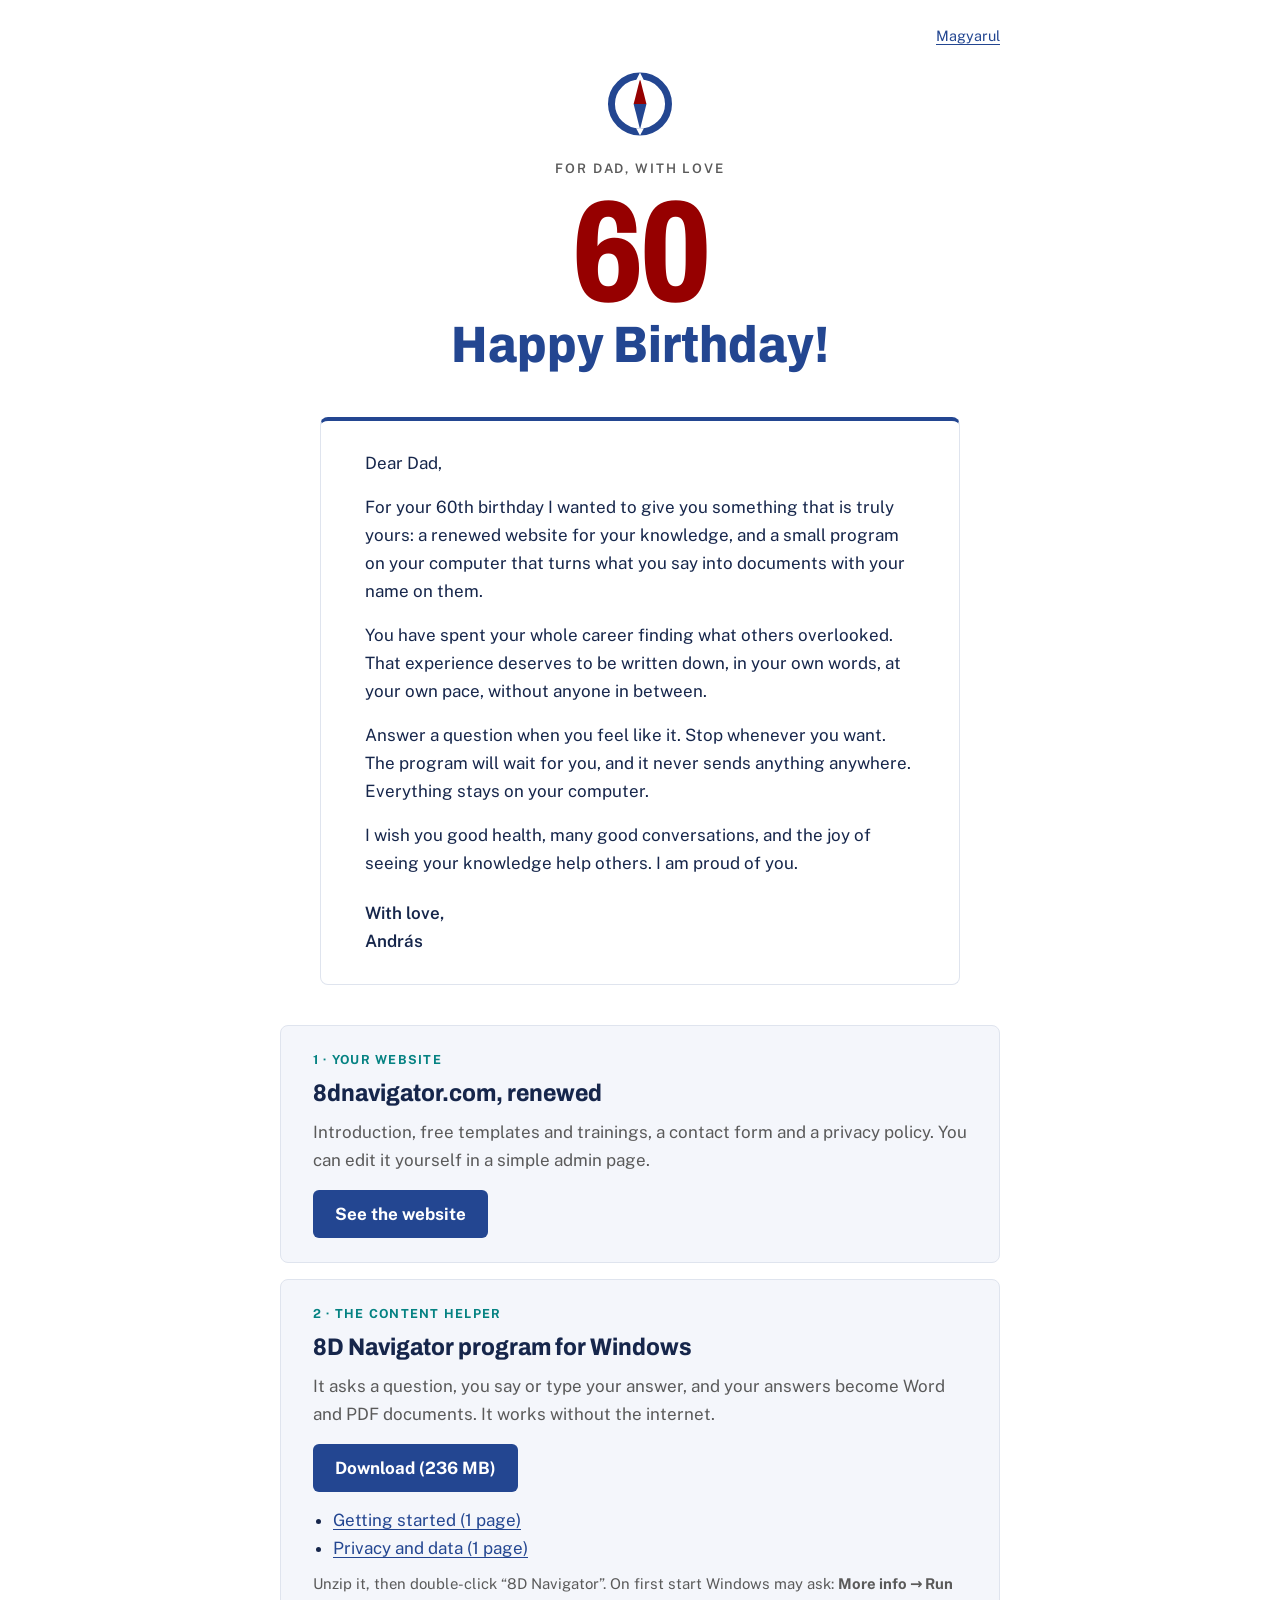
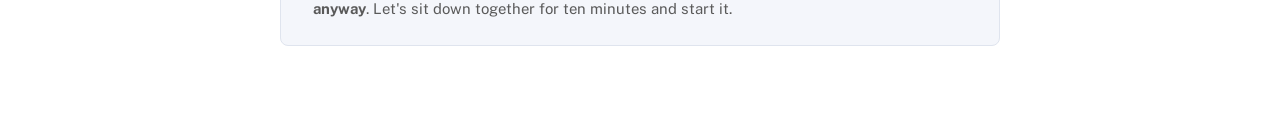
==== en.html @ 0abd72de "Születésnapi köszöntő, weboldal-előnézet és forrás Co-Authored-By: Claude Opus 5.5 <noreply@anthropi" ====
<!doctype html>
<html lang="en">
<head>
<meta charset="utf-8">
<meta name="viewport" content="width=device-width, initial-scale=1, viewport-fit=cover">
<title>Happy 60th Birthday, Dad!</title>
<meta name="robots" content="noindex, nofollow">
<meta name="description" content="A birthday greeting: the 8D Navigator website and the content helper program.">
<meta name="theme-color" content="#ffffff">
<link rel="icon" href="weboldal/assets/favicon.svg" type="image/svg+xml">
<link rel="stylesheet" href="koszonto.css">
</head>
<body>
<main class="wrap">
  <p class="lang"><a href="index.html" lang="hu">Magyarul</a></p>

  <header class="head">
    <svg class="mark" viewBox="0 0 232.29 228.79" aria-hidden="true"><ellipse cx="116.14" cy="114.41" rx="103.51" ry="101.73" fill="none" stroke="#234691" stroke-width="25.27"/><polygon points="93.09,114.56 116.33,23.06 139.58,114.56" fill="#960000"/><polygon points="93.04,114.49 139.52,114.49 116.28,205.98" fill="#234691"/><polygon points="101.97,28.02 116.14,0 130.32,28.02" fill="#fff"/><polygon points="101.99,202.24 130.29,202.24 116.14,228.79" fill="#fff"/></svg>
    <p class="for">For Dad, with love</p>
    <h1><span class="sixty">60</span> Happy Birthday!</h1>
  </header>

  <article class="letter">
    <p>Dear Dad,</p>
    <p>For your 60th birthday I wanted to give you something that is truly yours: a renewed website for your knowledge, and a small program on your computer that turns what you say into documents with your name on them.</p>
    <p>You have spent your whole career finding what others overlooked. That experience deserves to be written down, in your own words, at your own pace, without anyone in between.</p>
    <p>Answer a question when you feel like it. Stop whenever you want. The program will wait for you, and it never sends anything anywhere. Everything stays on your computer.</p>
    <p>I wish you good health, many good conversations, and the joy of seeing your knowledge help others. I am proud of you.</p>
    <p class="sign">With love,<br>András</p>
  </article>

  <section class="gifts" aria-label="The gift">
    <article class="gift">
      <span class="kicker">1 · Your website</span>
      <h2>8dnavigator.com, renewed</h2>
      <p>Introduction, free templates and trainings, a contact form and a privacy policy. You can edit it yourself in a simple admin page.</p>
      <a class="btn" href="weboldal/index.html">See the website</a>
    </article>
    <article class="gift">
      <span class="kicker">2 · The content helper</span>
      <h2>8D Navigator program for Windows</h2>
      <p>It asks a question, you say or type your answer, and your answers become Word and PDF documents. It works without the internet.</p>
      <a class="btn" href="https://github.com/DevYou-hu/8dnavigator/releases/download/v1.0.1/8D-Navigator-1.0.1-Windows.zip">Download (236 MB)</a>
      <ul class="files">
        <li><a href="letoltes/Getting-started.pdf">Getting started (1 page)</a></li>
        <li><a href="letoltes/Privacy-and-data.pdf">Privacy and data (1 page)</a></li>
      </ul>
      <p class="note">Unzip it, then double-click “8D Navigator”. On first start Windows may ask: <b>More info → Run anyway</b>. Let's sit down together for ten minutes and start it.</p>
    </article>
  </section>
</main>
</body>
</html>
---- koszonto.css ----
/* Birthday greeting: the website's own brand colours (navy, red, teal) on white. */
@font-face { font-family: "Archivo"; font-weight: 500 800; font-stretch: 62% 125%; font-display: swap; src: url("weboldal/assets/fonts/archivo-latin-ext.woff2") format("woff2"); unicode-range: U+0100-02BA, U+1E00-1EFF; }
@font-face { font-family: "Archivo"; font-weight: 500 800; font-stretch: 62% 125%; font-display: swap; src: url("weboldal/assets/fonts/archivo-latin.woff2") format("woff2"); unicode-range: U+0000-00FF, U+2000-206F; }
@font-face { font-family: "Public Sans"; font-weight: 400 700; font-display: swap; src: url("weboldal/assets/fonts/publicsans-latin-ext.woff2") format("woff2"); unicode-range: U+0100-02BA, U+1E00-1EFF; }
@font-face { font-family: "Public Sans"; font-weight: 400 700; font-display: swap; src: url("weboldal/assets/fonts/publicsans-latin.woff2") format("woff2"); unicode-range: U+0000-00FF, U+2000-206F; }

:root {
  --navy: #234691; --red: #960000; --teal: #058282;
  --ink: #16264b; --muted: #5a5a5a; --line: #dfe4ee; --band: #f4f6fb; --bg: #ffffff;
  color-scheme: light;
}
* { box-sizing: border-box; }
body { margin: 0; background: var(--bg); color: var(--ink); font: 400 1.0625rem/1.65 "Public Sans", system-ui, "Segoe UI", sans-serif; -webkit-font-smoothing: antialiased; }
a { color: var(--navy); text-underline-offset: 3px; }
:focus-visible { outline: 3px solid var(--red); outline-offset: 3px; }
.wrap { max-width: 760px; margin: 0 auto; padding: 24px max(20px, env(safe-area-inset-right, 0px)) 72px max(20px, env(safe-area-inset-left, 0px)); }
.lang { text-align: right; margin: 0; font-size: .9rem; }

.head { text-align: center; padding: 24px 0 8px; }
.mark { width: 64px; height: 64px; }
.for { margin: 14px 0 0; color: var(--muted); letter-spacing: .14em; text-transform: uppercase; font-size: .82rem; font-weight: 600; }
h1 { margin: 10px 0 0; font-family: "Archivo", "Arial Narrow", sans-serif; font-weight: 800; font-stretch: 90%; color: var(--navy); font-size: clamp(2rem, 1.3rem + 3.4vw, 3.2rem); line-height: 1.05; text-wrap: balance; }
.sixty { display: block; font-size: clamp(5.5rem, 3rem + 12vw, 9rem); line-height: .9; color: var(--red); font-stretch: 75%; letter-spacing: -.02em; }

.letter { margin: 36px auto 0; padding: 28px clamp(20px, 5vw, 44px); border: 1px solid var(--line); border-top: 4px solid var(--navy); border-radius: 8px; background: var(--bg); max-width: 640px; }
.letter p { margin: 0 0 16px; }
.letter .sign { margin: 22px 0 0; font-weight: 600; }

.gifts { display: grid; gap: 16px; margin-top: 40px; }
.gift { background: var(--band); border: 1px solid var(--line); border-radius: 8px; padding: 24px clamp(20px, 4vw, 32px); display: grid; gap: 10px; justify-items: start; }
.kicker { font-size: .78rem; font-weight: 700; letter-spacing: .1em; text-transform: uppercase; color: var(--teal); }
.gift h2 { margin: 0; font-family: "Archivo", "Arial Narrow", sans-serif; font-weight: 750; font-stretch: 92%; font-size: 1.5rem; line-height: 1.15; color: var(--ink); }
.gift p { margin: 0; color: var(--muted); }
.btn { display: inline-flex; align-items: center; min-height: 48px; padding: 0 22px; margin-top: 6px; border-radius: 6px; background: var(--navy); color: #fff; font-weight: 700; text-decoration: none; }
.btn:hover { background: #1a3570; color: #fff; }
.files { margin: 4px 0 0; padding-left: 20px; }
.note { font-size: .93rem; }
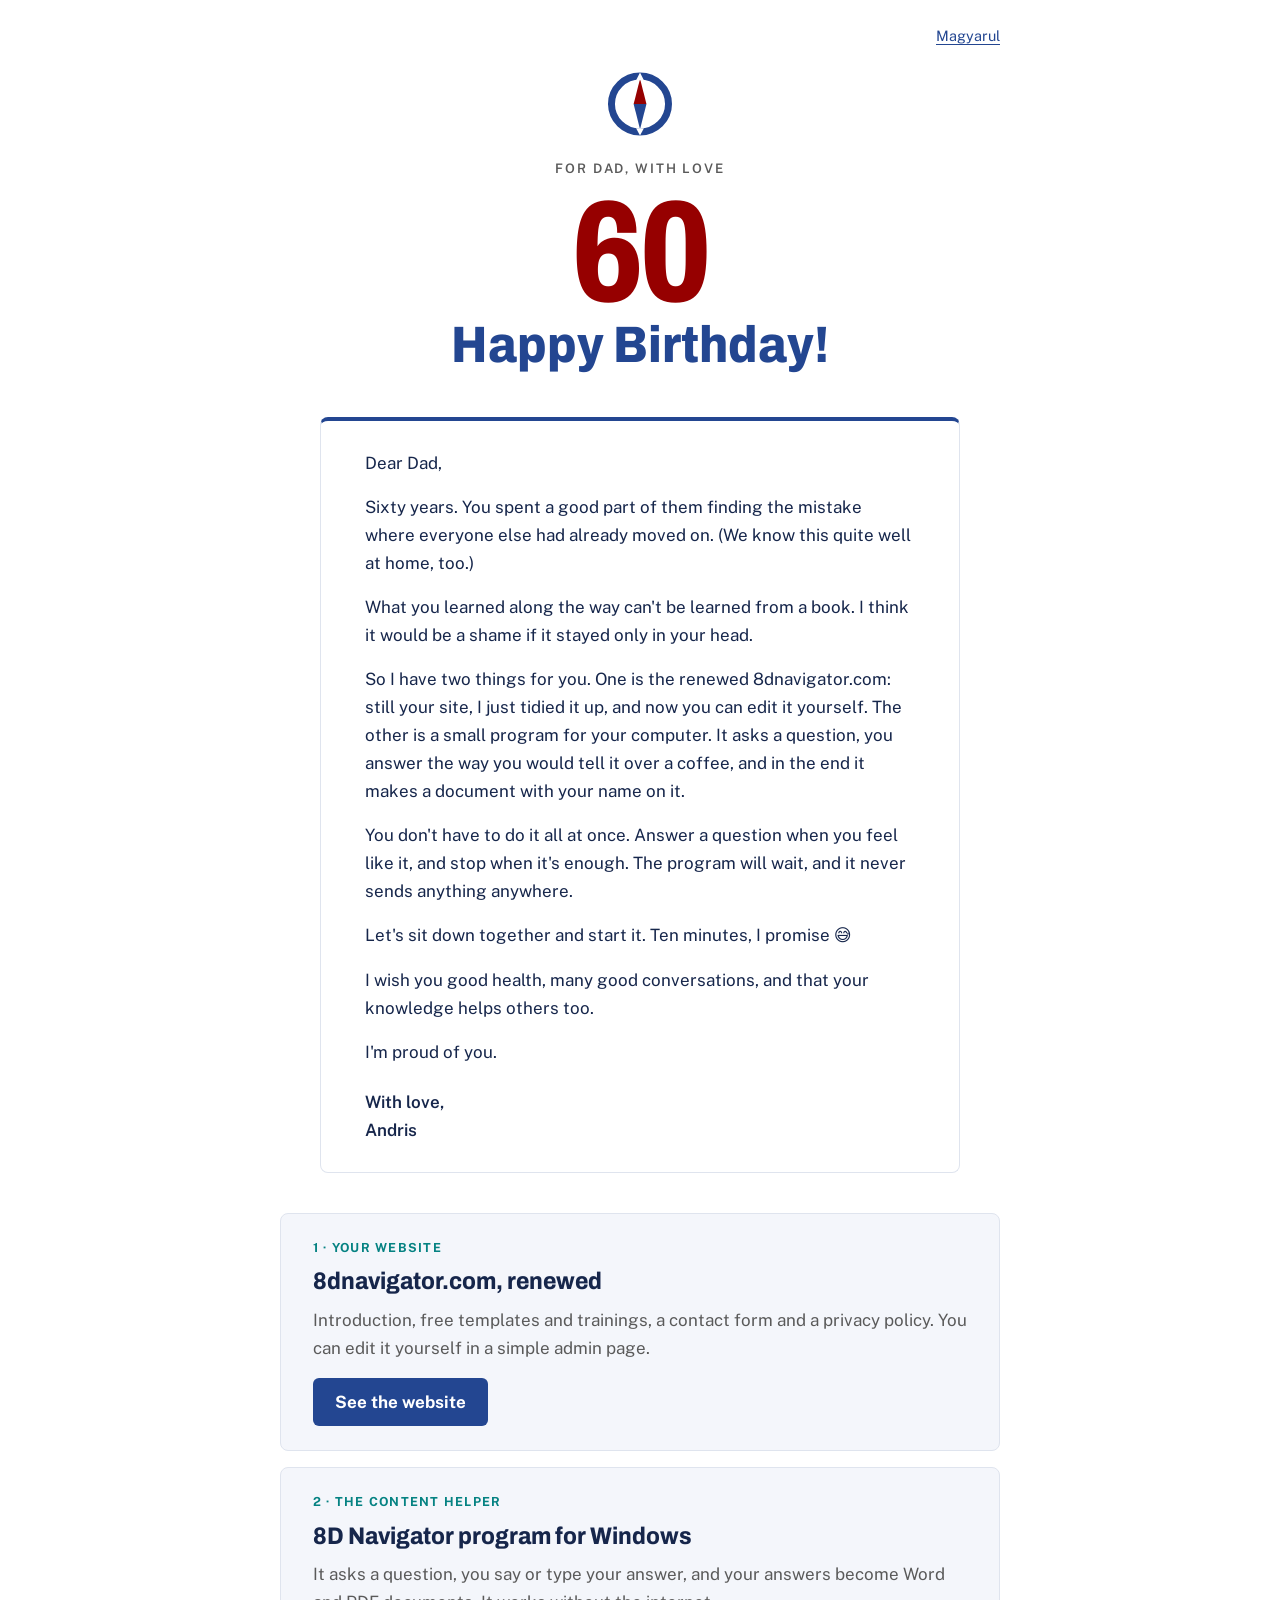
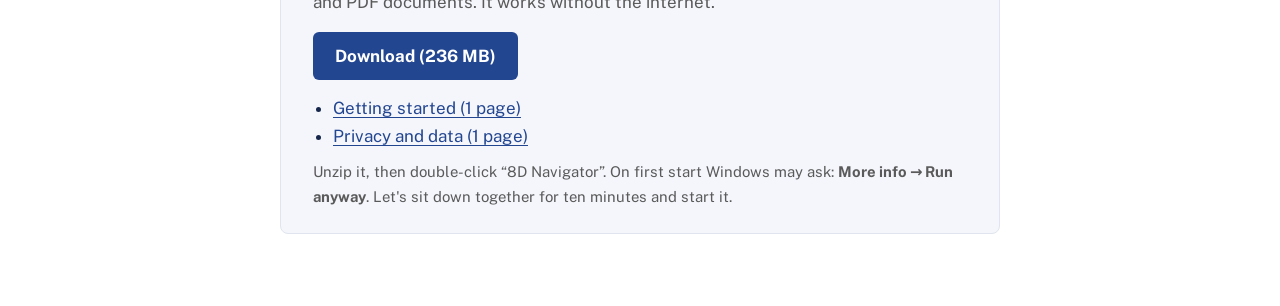
==== commit 530e9d86: "Személyesebb köszöntő, aláírás: Andris Co-Authored-By: Claude Opus 5.5 <noreply@anthropic.com>" ====
--- a/en.html
+++ b/en.html
@@ -22,11 +22,14 @@
 
   <article class="letter">
     <p>Dear Dad,</p>
-    <p>For your 60th birthday I wanted to give you something that is truly yours: a renewed website for your knowledge, and a small program on your computer that turns what you say into documents with your name on them.</p>
-    <p>You have spent your whole career finding what others overlooked. That experience deserves to be written down, in your own words, at your own pace, without anyone in between.</p>
-    <p>Answer a question when you feel like it. Stop whenever you want. The program will wait for you, and it never sends anything anywhere. Everything stays on your computer.</p>
-    <p>I wish you good health, many good conversations, and the joy of seeing your knowledge help others. I am proud of you.</p>
-    <p class="sign">With love,<br>András</p>
+    <p>Sixty years. You spent a good part of them finding the mistake where everyone else had already moved on. (We know this quite well at home, too.)</p>
+    <p>What you learned along the way can't be learned from a book. I think it would be a shame if it stayed only in your head.</p>
+    <p>So I have two things for you. One is the renewed 8dnavigator.com: still your site, I just tidied it up, and now you can edit it yourself. The other is a small program for your computer. It asks a question, you answer the way you would tell it over a coffee, and in the end it makes a document with your name on it.</p>
+    <p>You don't have to do it all at once. Answer a question when you feel like it, and stop when it's enough. The program will wait, and it never sends anything anywhere.</p>
+    <p>Let's sit down together and start it. Ten minutes, I promise 😅</p>
+    <p>I wish you good health, many good conversations, and that your knowledge helps others too.</p>
+    <p>I'm proud of you.</p>
+    <p class="sign">With love,<br>Andris</p>
   </article>
 
   <section class="gifts" aria-label="The gift">
